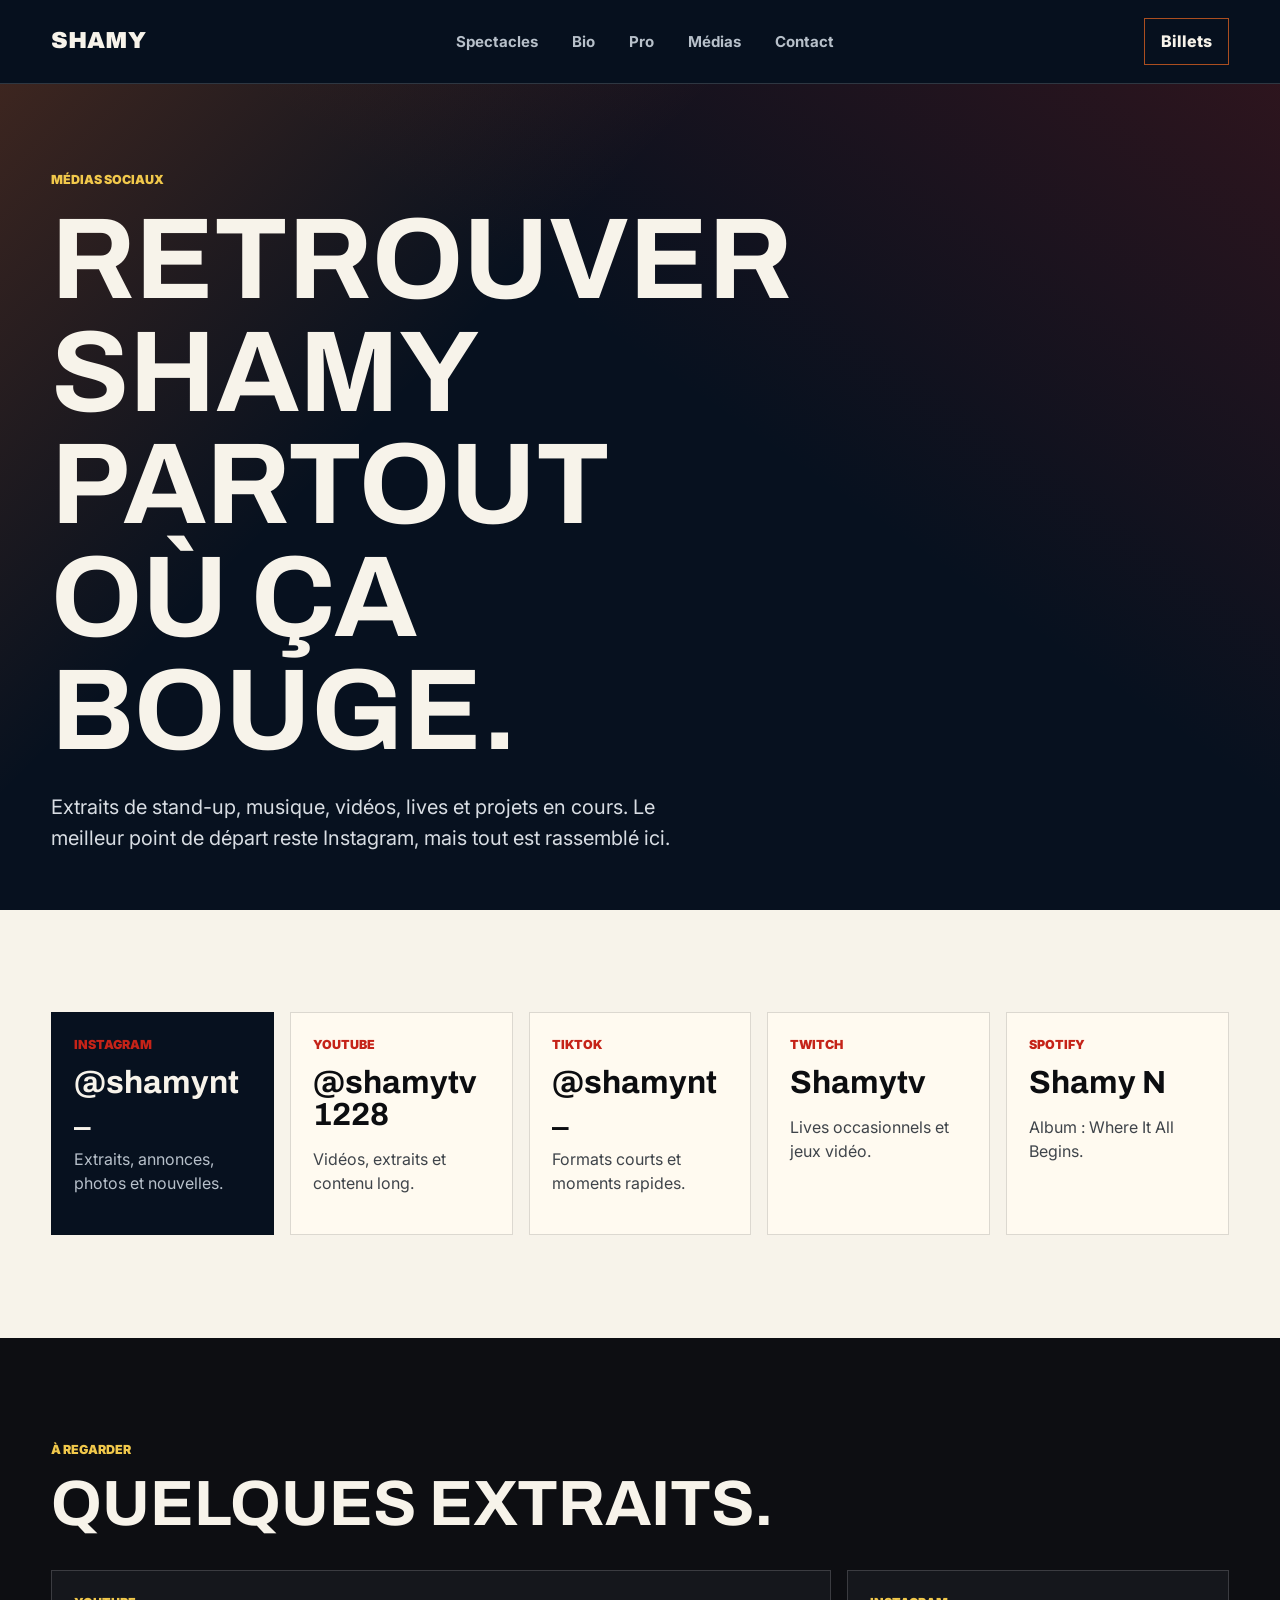
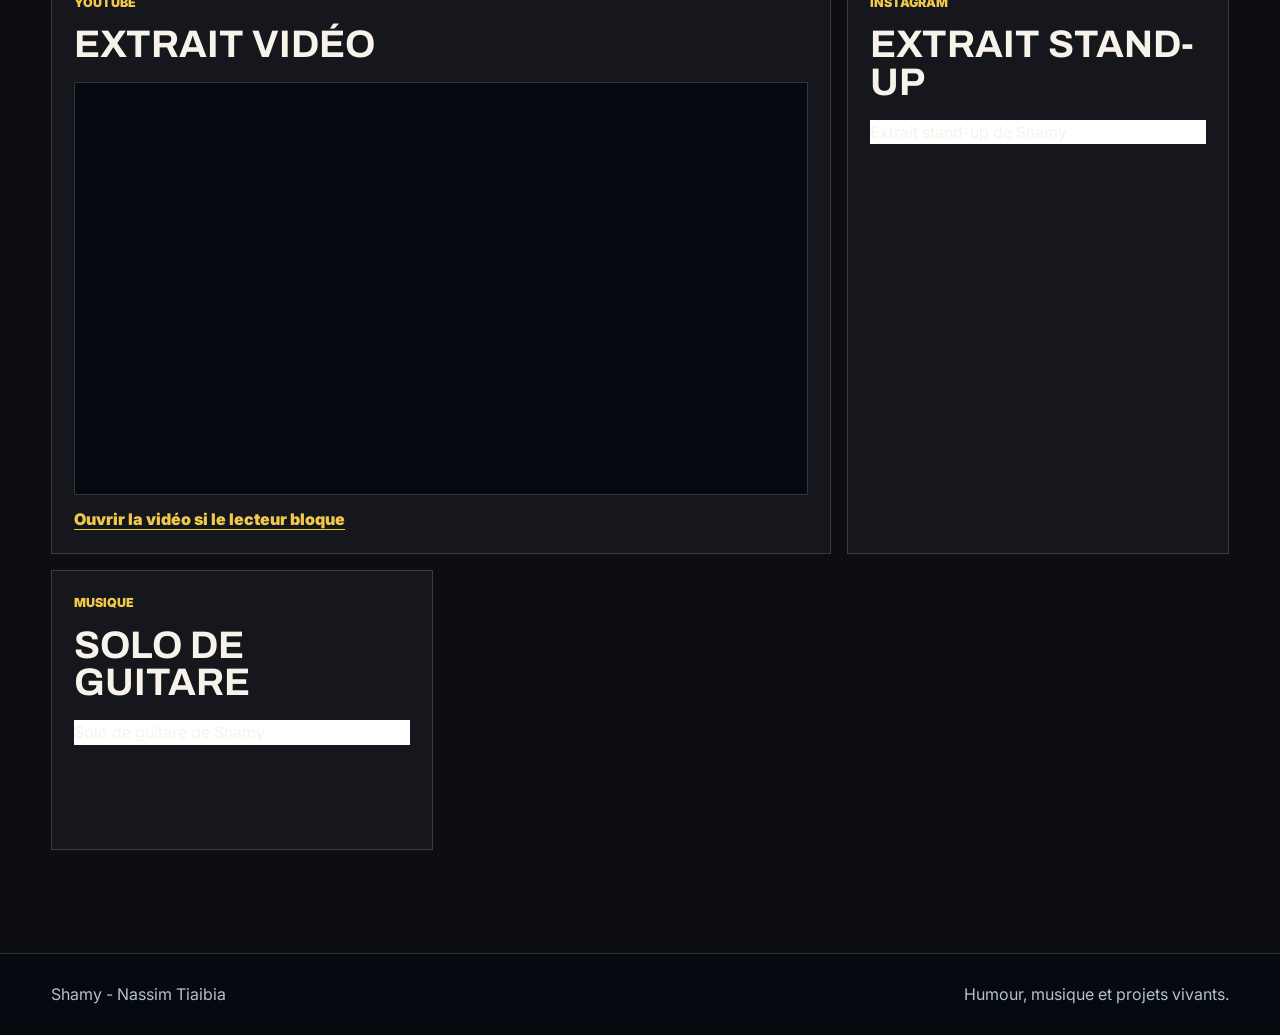
==== medias.html @ 894e45d3 "Add files via upload" ====
<!doctype html>
<html lang="fr">
  <head>
    <meta charset="utf-8">
    <meta name="viewport" content="width=device-width, initial-scale=1">
    <title>Médias | Shamy</title>
    <meta
      name="description"
      content="Liens médias de Shamy : Instagram, YouTube, TikTok, Twitch, Spotify et extraits."
    >
    <link rel="preconnect" href="https://fonts.googleapis.com">
    <link rel="preconnect" href="https://fonts.gstatic.com" crossorigin>
    <link
      href="https://fonts.googleapis.com/css2?family=Archivo:wght@500;700;800;900&family=Inter:wght@400;500;600;700&display=swap"
      rel="stylesheet"
    >
    <link rel="stylesheet" href="styles.css">
  </head>
  <body>
    <header class="site-header">
      <a class="brand" href="index.html" aria-label="Retour à l'accueil">Shamy</a>
      <nav class="main-nav" aria-label="Navigation principale">
        <a href="index.html#spectacles">Spectacles</a>
        <a href="index.html#bio">Bio</a>
        <a href="pro.html">Pro</a>
        <a href="medias.html">Médias</a>
        <a href="index.html#contact">Contact</a>
      </nav>
      <a class="header-cta" href="https://lepointdevente.com/billets/broufissionnel?lang=fr">Billets</a>
    </header>

    <main>
      <section class="media-hero section-band">
        <div class="hero-copy">
          <p class="eyebrow">Médias sociaux</p>
          <h1>Retrouver Shamy partout où ça bouge.</h1>
          <p class="hero-text">
            Extraits de stand-up, musique, vidéos, lives et projets en cours. Le meilleur point de départ
            reste Instagram, mais tout est rassemblé ici.
          </p>
        </div>
      </section>

      <section class="section section-links">
        <div class="social-directory">
          <a class="social-card primary-social" href="https://www.instagram.com/shamynt_/">
            <span>Instagram</span>
            <strong>@shamynt_</strong>
            <p>Extraits, annonces, photos et nouvelles.</p>
          </a>
          <a class="social-card" href="https://www.youtube.com/@shamytv1228">
            <span>YouTube</span>
            <strong>@shamytv1228</strong>
            <p>Vidéos, extraits et contenu long.</p>
          </a>
          <a class="social-card" href="https://www.tiktok.com/@shamynt_">
            <span>TikTok</span>
            <strong>@shamynt_</strong>
            <p>Formats courts et moments rapides.</p>
          </a>
          <a class="social-card" href="https://www.twitch.tv/Shamytv">
            <span>Twitch</span>
            <strong>Shamytv</strong>
            <p>Lives occasionnels et jeux vidéo.</p>
          </a>
          <a class="social-card" href="https://open.spotify.com/search/Shamy%20N%20Where%20It%20All%20Begins">
            <span>Spotify</span>
            <strong>Shamy N</strong>
            <p>Album : Where It All Begins.</p>
          </a>
        </div>
      </section>

      <section class="section section-media">
        <div class="section-heading">
          <p class="eyebrow">À regarder</p>
          <h2>Quelques extraits.</h2>
        </div>
        <div class="media-grid">
          <article class="media-card media-card-large">
            <span class="media-type">YouTube</span>
            <h3>Extrait vidéo</h3>
            <div class="video-frame">
              <iframe
                src="https://www.youtube-nocookie.com/embed/VKzkAfLOxN0?rel=0"
                title="Extrait vidéo de Shamy"
                loading="lazy"
                referrerpolicy="strict-origin-when-cross-origin"
                allow="accelerometer; autoplay; clipboard-write; encrypted-media; gyroscope; picture-in-picture; web-share"
                allowfullscreen
              ></iframe>
            </div>
            <a class="media-fallback" href="https://www.youtube.com/watch?v=VKzkAfLOxN0">Ouvrir la vidéo si le lecteur bloque</a>
          </article>
          <article class="media-card">
            <span class="media-type">Instagram</span>
            <h3>Extrait stand-up</h3>
            <blockquote
              class="instagram-media"
              data-instgrm-permalink="https://www.instagram.com/p/DWj_fCjkczj/"
              data-instgrm-version="14"
            >
              <a href="https://www.instagram.com/p/DWj_fCjkczj/">Extrait stand-up de Shamy</a>
            </blockquote>
          </article>
          <article class="media-card">
            <span class="media-type">Musique</span>
            <h3>Solo de guitare</h3>
            <blockquote
              class="instagram-media"
              data-instgrm-permalink="https://www.instagram.com/p/ChflU3IAAlZ/"
              data-instgrm-version="14"
            >
              <a href="https://www.instagram.com/p/ChflU3IAAlZ/">Solo de guitare de Shamy</a>
            </blockquote>
          </article>
        </div>
      </section>
    </main>

    <footer class="site-footer">
      <p>Shamy - Nassim Tiaibia</p>
      <p>Humour, musique et projets vivants.</p>
    </footer>
    <script src="script.js"></script>
    <script async src="https://www.instagram.com/embed.js"></script>
  </body>
</html>
---- styles.css ----
:root {
  --night: #07111f;
  --ink: #0c0d10;
  --paper: #f7f3ea;
  --muted: #b7c0ca;
  --blue: #12345a;
  --orange: #f06a22;
  --red: #c52318;
  --gold: #f1c84b;
  --line: rgba(255, 255, 255, 0.16);
  --shadow: 0 24px 70px rgba(0, 0, 0, 0.34);
}

* {
  box-sizing: border-box;
}

html {
  scroll-behavior: smooth;
}

body {
  margin: 0;
  background: var(--night);
  color: var(--paper);
  font-family: "Inter", Arial, sans-serif;
  line-height: 1.55;
}

img {
  display: block;
  max-width: 100%;
}

a {
  color: inherit;
  text-decoration: none;
}

.site-header {
  position: sticky;
  top: 0;
  z-index: 20;
  display: grid;
  grid-template-columns: auto 1fr auto;
  gap: 24px;
  align-items: center;
  padding: 18px clamp(18px, 4vw, 56px);
  background: rgba(7, 17, 31, 0.9);
  border-bottom: 1px solid var(--line);
  backdrop-filter: blur(18px);
}

.brand,
h1,
h2,
h3 {
  font-family: "Archivo", Impact, sans-serif;
  line-height: 0.98;
}

.brand {
  color: var(--paper);
  font-size: 1.45rem;
  font-weight: 900;
  text-transform: uppercase;
}

.main-nav {
  display: flex;
  justify-content: center;
  gap: clamp(14px, 3vw, 34px);
  color: var(--muted);
  font-size: 0.94rem;
  font-weight: 700;
}

.main-nav a,
.social-links a {
  transition: color 180ms ease, transform 180ms ease;
}

.main-nav a:hover,
.social-links a:hover {
  color: var(--gold);
}

.header-cta {
  padding: 10px 16px;
  border: 1px solid rgba(240, 106, 34, 0.7);
  color: var(--paper);
  font-weight: 800;
}

.section-band {
  min-height: calc(100vh - 74px);
  padding: clamp(34px, 6vw, 86px) clamp(18px, 4vw, 56px) 46px;
}

.hero {
  display: grid;
  grid-template-columns: minmax(0, 0.9fr) minmax(340px, 1.1fr);
  gap: clamp(28px, 5vw, 70px);
  align-items: center;
  background:
    linear-gradient(135deg, rgba(197, 35, 24, 0.18), transparent 34%),
    linear-gradient(215deg, rgba(240, 106, 34, 0.22), transparent 42%),
    var(--night);
}

.pro-hero {
  display: grid;
  align-items: center;
  background:
    linear-gradient(135deg, rgba(197, 35, 24, 0.22), transparent 34%),
    linear-gradient(215deg, rgba(18, 52, 90, 0.64), transparent 46%),
    var(--night);
}

.media-hero {
  display: grid;
  align-items: center;
  background:
    linear-gradient(135deg, rgba(240, 106, 34, 0.23), transparent 34%),
    linear-gradient(215deg, rgba(197, 35, 24, 0.2), transparent 42%),
    var(--night);
}

.hero-copy {
  max-width: 690px;
}

.eyebrow,
.tag,
.media-type {
  margin: 0 0 14px;
  color: var(--gold);
  font-size: 0.78rem;
  font-weight: 900;
  text-transform: uppercase;
}

h1 {
  max-width: 820px;
  margin: 0;
  font-size: clamp(3.5rem, 9vw, 8.8rem);
  text-transform: uppercase;
}

.hero-text {
  max-width: 650px;
  margin: 24px 0 0;
  color: #d8dde3;
  font-size: clamp(1.02rem, 1.8vw, 1.25rem);
}

.hero-actions {
  display: flex;
  flex-wrap: wrap;
  gap: 14px;
  margin-top: 30px;
}

.button {
  display: inline-flex;
  min-height: 48px;
  align-items: center;
  justify-content: center;
  padding: 13px 18px;
  border: 1px solid transparent;
  border-radius: 6px;
  font-weight: 900;
  transition: transform 180ms ease, background 180ms ease, border-color 180ms ease;
}

.button:hover,
.header-cta:hover {
  transform: translateY(-2px);
}

.button:disabled {
  cursor: wait;
  opacity: 0.72;
  transform: none;
}

.button-primary {
  background: var(--orange);
  color: #160b05;
}

.button-primary:hover {
  background: #ff8337;
}

.button-secondary {
  border-color: rgba(255, 255, 255, 0.32);
  color: var(--paper);
}

.button-secondary:hover {
  border-color: var(--gold);
}

.hero-media {
  position: relative;
  min-height: 390px;
  overflow: hidden;
  border: 1px solid var(--line);
  box-shadow: var(--shadow);
}

.hero-media img {
  width: 100%;
  height: 100%;
  min-height: 390px;
  object-fit: cover;
}

.event-chip {
  position: absolute;
  right: 18px;
  bottom: 18px;
  width: min(250px, calc(100% - 36px));
  padding: 18px;
  background: rgba(7, 17, 31, 0.92);
  border: 1px solid rgba(255, 255, 255, 0.2);
}

.event-chip span {
  display: block;
  color: var(--gold);
  font-size: 0.82rem;
  font-weight: 900;
  text-transform: uppercase;
}

.event-chip strong {
  display: block;
  margin-top: 5px;
  font-family: "Archivo", Impact, sans-serif;
  font-size: 1.8rem;
  text-transform: uppercase;
}

.section {
  padding: clamp(58px, 8vw, 112px) clamp(18px, 4vw, 56px);
}

.section-heading {
  max-width: 760px;
  margin-bottom: 34px;
}

h2 {
  margin: 0;
  font-size: clamp(2.4rem, 5vw, 5rem);
  text-transform: uppercase;
}

h3 {
  margin: 0;
  font-size: clamp(1.55rem, 3vw, 2.5rem);
  text-transform: uppercase;
}

.section-events {
  background: var(--paper);
  color: var(--ink);
}

.section-events .eyebrow,
.section-events .tag {
  color: var(--red);
}

.event-feature {
  display: grid;
  grid-template-columns: minmax(260px, 420px) minmax(0, 1fr);
  gap: clamp(24px, 5vw, 70px);
  align-items: center;
}

.poster-frame {
  overflow: hidden;
  border: 1px solid rgba(12, 13, 16, 0.16);
  box-shadow: 18px 18px 0 var(--gold);
}

.poster-frame img {
  width: 100%;
  aspect-ratio: 4 / 5;
  object-fit: cover;
}

.event-details {
  max-width: 770px;
}

.event-details p {
  color: #34383d;
  font-size: 1.05rem;
}

.event-facts {
  display: grid;
  grid-template-columns: repeat(3, minmax(0, 1fr));
  gap: 12px;
  margin: 26px 0;
}

.event-facts div,
.secondary-events article,
.media-card,
.contact-panel {
  border: 1px solid rgba(255, 255, 255, 0.16);
}

.event-facts div {
  min-height: 102px;
  padding: 16px;
  background: #fffaf0;
  border-color: rgba(12, 13, 16, 0.13);
}

dt {
  color: var(--red);
  font-size: 0.75rem;
  font-weight: 900;
  text-transform: uppercase;
}

dd {
  margin: 6px 0 0;
  font-weight: 900;
}

.secondary-events {
  display: grid;
  grid-template-columns: repeat(2, minmax(0, 1fr));
  gap: 18px;
  margin-top: 42px;
}

.secondary-events.single-event {
  grid-template-columns: minmax(0, 0.72fr);
}

.secondary-events article {
  padding: 24px;
  border-color: rgba(12, 13, 16, 0.14);
  background: #fffaf0;
}

.secondary-events p {
  color: #3f444a;
}

.section-bio {
  display: grid;
  grid-template-columns: minmax(0, 1fr) minmax(260px, 430px);
  gap: clamp(32px, 6vw, 78px);
  align-items: start;
  background:
    linear-gradient(90deg, rgba(18, 52, 90, 0.65), transparent),
    #0a1424;
}

.bio-copy {
  max-width: 820px;
}

.bio-copy p:not(.eyebrow) {
  color: #d5dce5;
  font-size: 1.08rem;
}

.bio-stats {
  display: grid;
  gap: 12px;
}

.bio-stats span {
  display: block;
  padding: 18px;
  background: rgba(255, 255, 255, 0.06);
  border-left: 5px solid var(--orange);
  font-family: "Archivo", Impact, sans-serif;
  font-size: clamp(1.35rem, 3vw, 2.3rem);
  font-weight: 900;
  text-transform: uppercase;
}

.section-pro {
  background: #fffaf0;
  color: var(--ink);
}

.section-pro .eyebrow,
.section-pro .tag {
  color: var(--red);
}

.pro-grid {
  display: grid;
  grid-template-columns: repeat(3, minmax(0, 1fr));
  gap: 16px;
  margin-bottom: 28px;
}

.pro-grid article {
  min-height: 260px;
  padding: 24px;
  border: 1px solid rgba(12, 13, 16, 0.14);
  background: var(--paper);
}

.pro-grid p:not(.tag) {
  color: #3f444a;
}

.pro-page-section {
  padding-top: clamp(44px, 6vw, 78px);
}

.section-pro-proof {
  background: #0d0e12;
}

.proof-layout {
  display: grid;
  grid-template-columns: minmax(0, 0.8fr) minmax(320px, 0.9fr);
  gap: clamp(24px, 5vw, 62px);
  align-items: start;
}

.proof-layout p {
  max-width: 680px;
  color: #d5dce5;
  font-size: 1.08rem;
}

.proof-card {
  min-height: auto;
}

.section-media {
  background: #0d0e12;
}

.media-grid {
  display: grid;
  grid-template-columns: repeat(3, minmax(0, 1fr));
  gap: 16px;
}

.media-card {
  min-height: 280px;
  padding: 22px;
  background: #15171c;
  display: flex;
  flex-direction: column;
  justify-content: flex-start;
  transition: transform 180ms ease, border-color 180ms ease, background 180ms ease;
}

.media-card-large {
  grid-column: span 2;
}

.media-card:hover {
  transform: translateY(-5px);
  border-color: rgba(240, 106, 34, 0.8);
  background: #1b2028;
}

.media-card p {
  color: var(--muted);
}

.media-page-link {
  margin-top: 24px;
}

.section-links {
  background: var(--paper);
  color: var(--ink);
}

.social-directory {
  display: grid;
  grid-template-columns: repeat(5, minmax(0, 1fr));
  gap: 16px;
}

.social-card {
  min-height: 220px;
  padding: 22px;
  border: 1px solid rgba(12, 13, 16, 0.14);
  background: #fffaf0;
  transition: transform 180ms ease, border-color 180ms ease;
}

.social-card:hover {
  transform: translateY(-5px);
  border-color: rgba(197, 35, 24, 0.5);
}

.social-card span {
  display: block;
  color: var(--red);
  font-size: 0.78rem;
  font-weight: 900;
  text-transform: uppercase;
}

.social-card strong {
  display: block;
  margin-top: 12px;
  font-family: "Archivo", Impact, sans-serif;
  font-size: clamp(1.45rem, 2.5vw, 2rem);
  line-height: 1;
  overflow-wrap: anywhere;
}

.social-card p {
  color: #3f444a;
}

.primary-social {
  background: var(--night);
  color: var(--paper);
}

.primary-social p {
  color: var(--muted);
}

.video-frame {
  position: relative;
  width: 100%;
  aspect-ratio: 16 / 9;
  margin-top: 18px;
  overflow: hidden;
  border: 1px solid rgba(255, 255, 255, 0.18);
  background: #050910;
}

.video-frame iframe {
  position: absolute;
  inset: 0;
  width: 100%;
  height: 100%;
  border: 0;
}

.media-fallback {
  display: inline-flex;
  width: fit-content;
  margin-top: 12px;
  color: var(--gold);
  font-weight: 900;
  text-decoration: underline;
  text-underline-offset: 4px;
}

.instagram-media {
  width: 100%;
  min-width: 0 !important;
  max-width: 100% !important;
  margin: 18px 0 0 !important;
  background: #ffffff;
}

.section-contact {
  display: grid;
  grid-template-columns: minmax(0, 0.9fr) minmax(320px, 0.8fr);
  gap: clamp(26px, 5vw, 64px);
  align-items: center;
  background: var(--paper);
  color: var(--ink);
}

.section-contact .eyebrow {
  color: var(--red);
}

.contact-panel {
  padding: 24px;
  background: var(--night);
  color: var(--paper);
}

.booking-form,
.newsletter-form {
  display: grid;
  gap: 14px;
}

.botcheck {
  display: none;
}

.form-row {
  display: grid;
  gap: 7px;
}

.form-row label {
  color: var(--muted);
  font-size: 0.82rem;
  font-weight: 900;
  text-transform: uppercase;
}

.form-row input,
.form-row textarea {
  width: 100%;
  border: 1px solid rgba(255, 255, 255, 0.18);
  border-radius: 6px;
  background: rgba(255, 255, 255, 0.08);
  color: var(--paper);
  font: inherit;
  padding: 13px 14px;
  outline: none;
}

.form-row textarea {
  resize: vertical;
}

.form-row input:focus,
.form-row textarea:focus {
  border-color: var(--gold);
  box-shadow: 0 0 0 3px rgba(241, 200, 75, 0.14);
}

.social-links {
  display: flex;
  flex-wrap: wrap;
  gap: 10px 18px;
  margin-top: 22px;
  color: var(--muted);
  font-weight: 800;
}

.contact-email {
  margin: 14px 0 0;
  color: var(--gold);
  font-weight: 900;
}

.contact-email a {
  text-decoration: underline;
  text-underline-offset: 4px;
}

.form-status {
  margin-top: 18px;
  padding: 18px;
  border-radius: 6px;
  font-weight: 800;
}

.form-status.is-success {
  background: rgba(241, 200, 75, 0.14);
  border: 1px solid rgba(241, 200, 75, 0.48);
  color: var(--paper);
}

.form-status.is-error {
  background: rgba(197, 35, 24, 0.16);
  border: 1px solid rgba(197, 35, 24, 0.52);
  color: var(--paper);
}

.site-footer {
  display: flex;
  justify-content: space-between;
  gap: 18px;
  padding: 28px clamp(18px, 4vw, 56px);
  color: var(--muted);
  background: #050910;
  border-top: 1px solid var(--line);
}

.site-footer p {
  margin: 0;
}

.success-page {
  min-height: 100vh;
  background:
    linear-gradient(135deg, rgba(197, 35, 24, 0.18), transparent 34%),
    linear-gradient(215deg, rgba(240, 106, 34, 0.22), transparent 42%),
    var(--night);
}

.success-wrap {
  min-height: 100vh;
  display: grid;
  place-items: center;
  padding: 24px;
}

.success-panel {
  width: min(760px, 100%);
  padding: clamp(28px, 6vw, 64px);
  border: 1px solid var(--line);
  background: rgba(7, 17, 31, 0.9);
  box-shadow: var(--shadow);
}

.success-panel h1 {
  font-size: clamp(3.2rem, 8vw, 7rem);
}

.success-panel p:not(.eyebrow) {
  max-width: 560px;
  color: #d8dde3;
  font-size: 1.12rem;
}

@media (max-width: 960px) {
  .site-header {
    grid-template-columns: 1fr auto;
  }

  .main-nav {
    grid-column: 1 / -1;
    grid-row: 2;
    justify-content: flex-start;
    overflow-x: auto;
    padding-bottom: 2px;
  }

  .hero,
  .event-feature,
  .section-bio,
  .section-contact,
  .proof-layout {
    grid-template-columns: 1fr;
  }

  .section-band {
    min-height: auto;
  }

  .media-grid {
    grid-template-columns: repeat(2, minmax(0, 1fr));
  }

  .secondary-events.single-event,
  .pro-grid,
  .social-directory {
    grid-template-columns: 1fr;
  }

  .media-card-large {
    grid-column: span 2;
  }
}

@media (max-width: 650px) {
  .header-cta {
    padding: 9px 12px;
  }

  .hero-media,
  .hero-media img {
    min-height: 270px;
  }

  .event-facts,
  .secondary-events,
  .media-grid {
    grid-template-columns: 1fr;
  }

  .media-card-large {
    grid-column: span 1;
  }

  .poster-frame {
    box-shadow: 10px 10px 0 var(--gold);
  }

  .site-footer {
    flex-direction: column;
  }
}
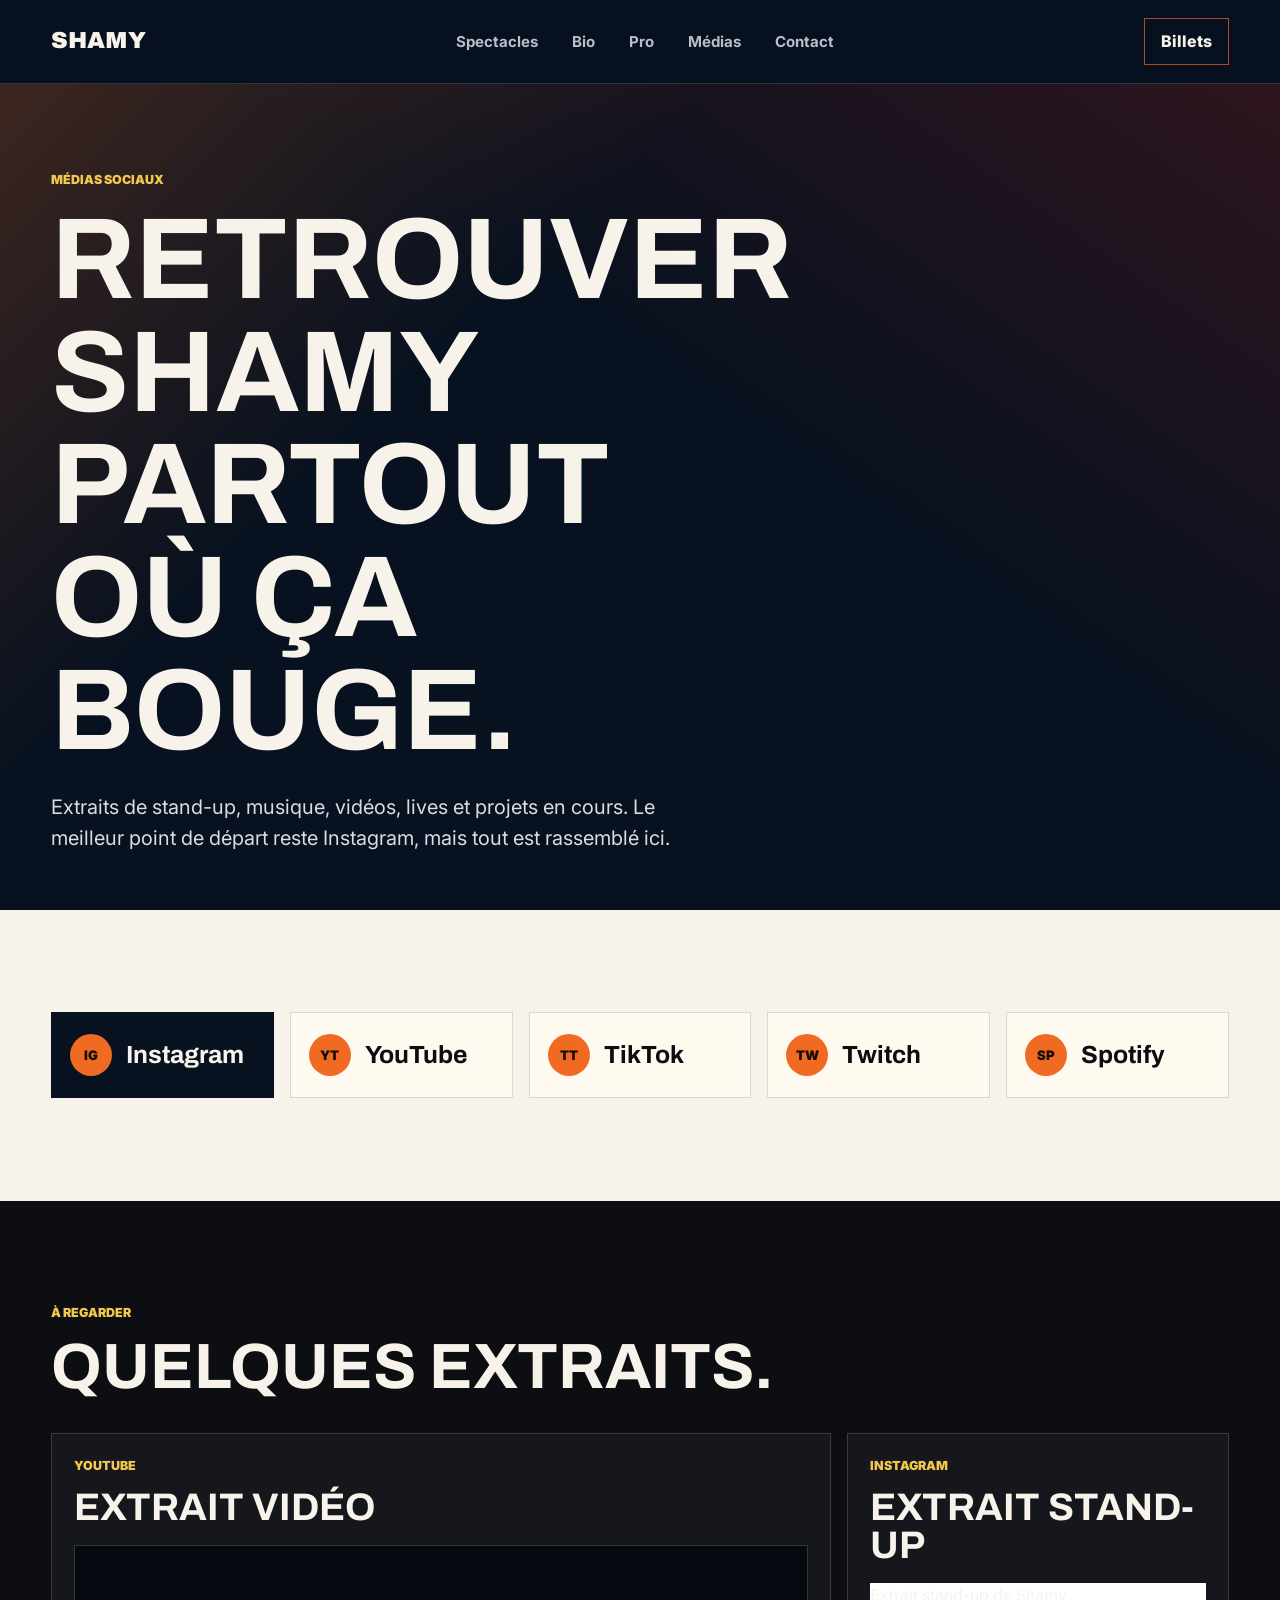
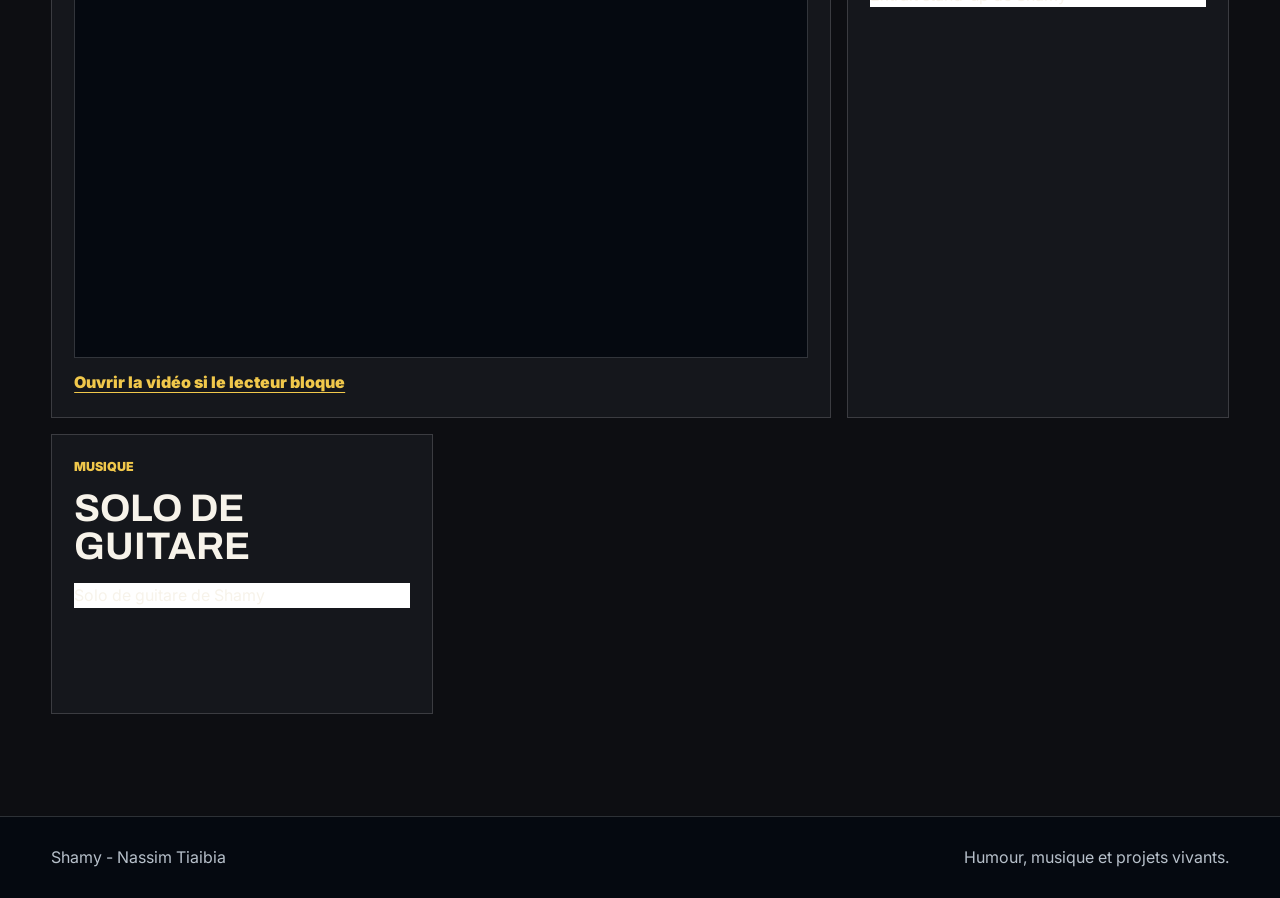
==== commit 9dc4313a: "Add files via upload" ====
--- a/medias.html
+++ b/medias.html
@@ -14,6 +14,7 @@
       href="https://fonts.googleapis.com/css2?family=Archivo:wght@500;700;800;900&family=Inter:wght@400;500;600;700&display=swap"
       rel="stylesheet"
     >
+    <link rel="icon" type="image/png" href="assets/shamy-icon.png">
     <link rel="stylesheet" href="styles.css">
   </head>
   <body>
@@ -43,30 +44,25 @@
 
       <section class="section section-links">
         <div class="social-directory">
-          <a class="social-card primary-social" href="https://www.instagram.com/shamynt_/">
-            <span>Instagram</span>
-            <strong>@shamynt_</strong>
-            <p>Extraits, annonces, photos et nouvelles.</p>
+          <a class="social-card primary-social" href="https://www.instagram.com/shamynt_/" aria-label="Instagram de Shamy">
+            <span class="social-icon">IG</span>
+            <strong>Instagram</strong>
           </a>
-          <a class="social-card" href="https://www.youtube.com/@shamytv1228">
-            <span>YouTube</span>
-            <strong>@shamytv1228</strong>
-            <p>Vidéos, extraits et contenu long.</p>
+          <a class="social-card" href="https://www.youtube.com/@shamytv1228" aria-label="YouTube de Shamy">
+            <span class="social-icon">YT</span>
+            <strong>YouTube</strong>
           </a>
-          <a class="social-card" href="https://www.tiktok.com/@shamynt_">
-            <span>TikTok</span>
-            <strong>@shamynt_</strong>
-            <p>Formats courts et moments rapides.</p>
+          <a class="social-card" href="https://www.tiktok.com/@shamynt_" aria-label="TikTok de Shamy">
+            <span class="social-icon">TT</span>
+            <strong>TikTok</strong>
           </a>
-          <a class="social-card" href="https://www.twitch.tv/Shamytv">
-            <span>Twitch</span>
-            <strong>Shamytv</strong>
-            <p>Lives occasionnels et jeux vidéo.</p>
+          <a class="social-card" href="https://www.twitch.tv/Shamytv" aria-label="Twitch de Shamy">
+            <span class="social-icon">TW</span>
+            <strong>Twitch</strong>
           </a>
-          <a class="social-card" href="https://open.spotify.com/search/Shamy%20N%20Where%20It%20All%20Begins">
-            <span>Spotify</span>
-            <strong>Shamy N</strong>
-            <p>Album : Where It All Begins.</p>
+          <a class="social-card" href="https://open.spotify.com/search/Shamy%20N%20Where%20It%20All%20Begins" aria-label="Spotify de Shamy N">
+            <span class="social-icon">SP</span>
+            <strong>Spotify</strong>
           </a>
         </div>
       </section>
--- a/styles.css
+++ b/styles.css
@@ -110,11 +110,17 @@
 
 .pro-hero {
   display: grid;
+  grid-template-columns: minmax(0, 0.92fr) minmax(340px, 1.08fr);
+  gap: clamp(28px, 5vw, 70px);
   align-items: center;
   background:
     linear-gradient(135deg, rgba(197, 35, 24, 0.22), transparent 34%),
     linear-gradient(215deg, rgba(18, 52, 90, 0.64), transparent 46%),
     var(--night);
+}
+
+.pro-hero-media img {
+  object-position: center center;
 }
 
 .media-hero {
@@ -489,15 +495,19 @@
 
 .social-directory {
   display: grid;
-  grid-template-columns: repeat(5, minmax(0, 1fr));
+  grid-template-columns: repeat(auto-fit, minmax(190px, 1fr));
   gap: 16px;
 }
 
 .social-card {
-  min-height: 220px;
-  padding: 22px;
+  min-height: 86px;
+  padding: 18px;
   border: 1px solid rgba(12, 13, 16, 0.14);
   background: #fffaf0;
+  display: flex;
+  align-items: center;
+  gap: 14px;
+  color: var(--ink);
   transition: transform 180ms ease, border-color 180ms ease;
 }
 
@@ -506,34 +516,31 @@
   border-color: rgba(197, 35, 24, 0.5);
 }
 
-.social-card span {
-  display: block;
-  color: var(--red);
-  font-size: 0.78rem;
-  font-weight: 900;
-  text-transform: uppercase;
+.social-icon {
+  display: inline-flex;
+  width: 42px;
+  height: 42px;
+  flex: 0 0 42px;
+  align-items: center;
+  justify-content: center;
+  border-radius: 50%;
+  background: var(--orange);
+  color: #160b05;
+  font-size: 0.82rem;
+  font-weight: 900;
 }
 
 .social-card strong {
   display: block;
-  margin-top: 12px;
   font-family: "Archivo", Impact, sans-serif;
-  font-size: clamp(1.45rem, 2.5vw, 2rem);
+  font-size: clamp(1.2rem, 2vw, 1.55rem);
   line-height: 1;
   overflow-wrap: anywhere;
 }
 
-.social-card p {
-  color: #3f444a;
-}
-
 .primary-social {
   background: var(--night);
   color: var(--paper);
-}
-
-.primary-social p {
-  color: var(--muted);
 }
 
 .video-frame {
@@ -735,6 +742,7 @@
   }
 
   .hero,
+  .pro-hero,
   .event-feature,
   .section-bio,
   .section-contact,
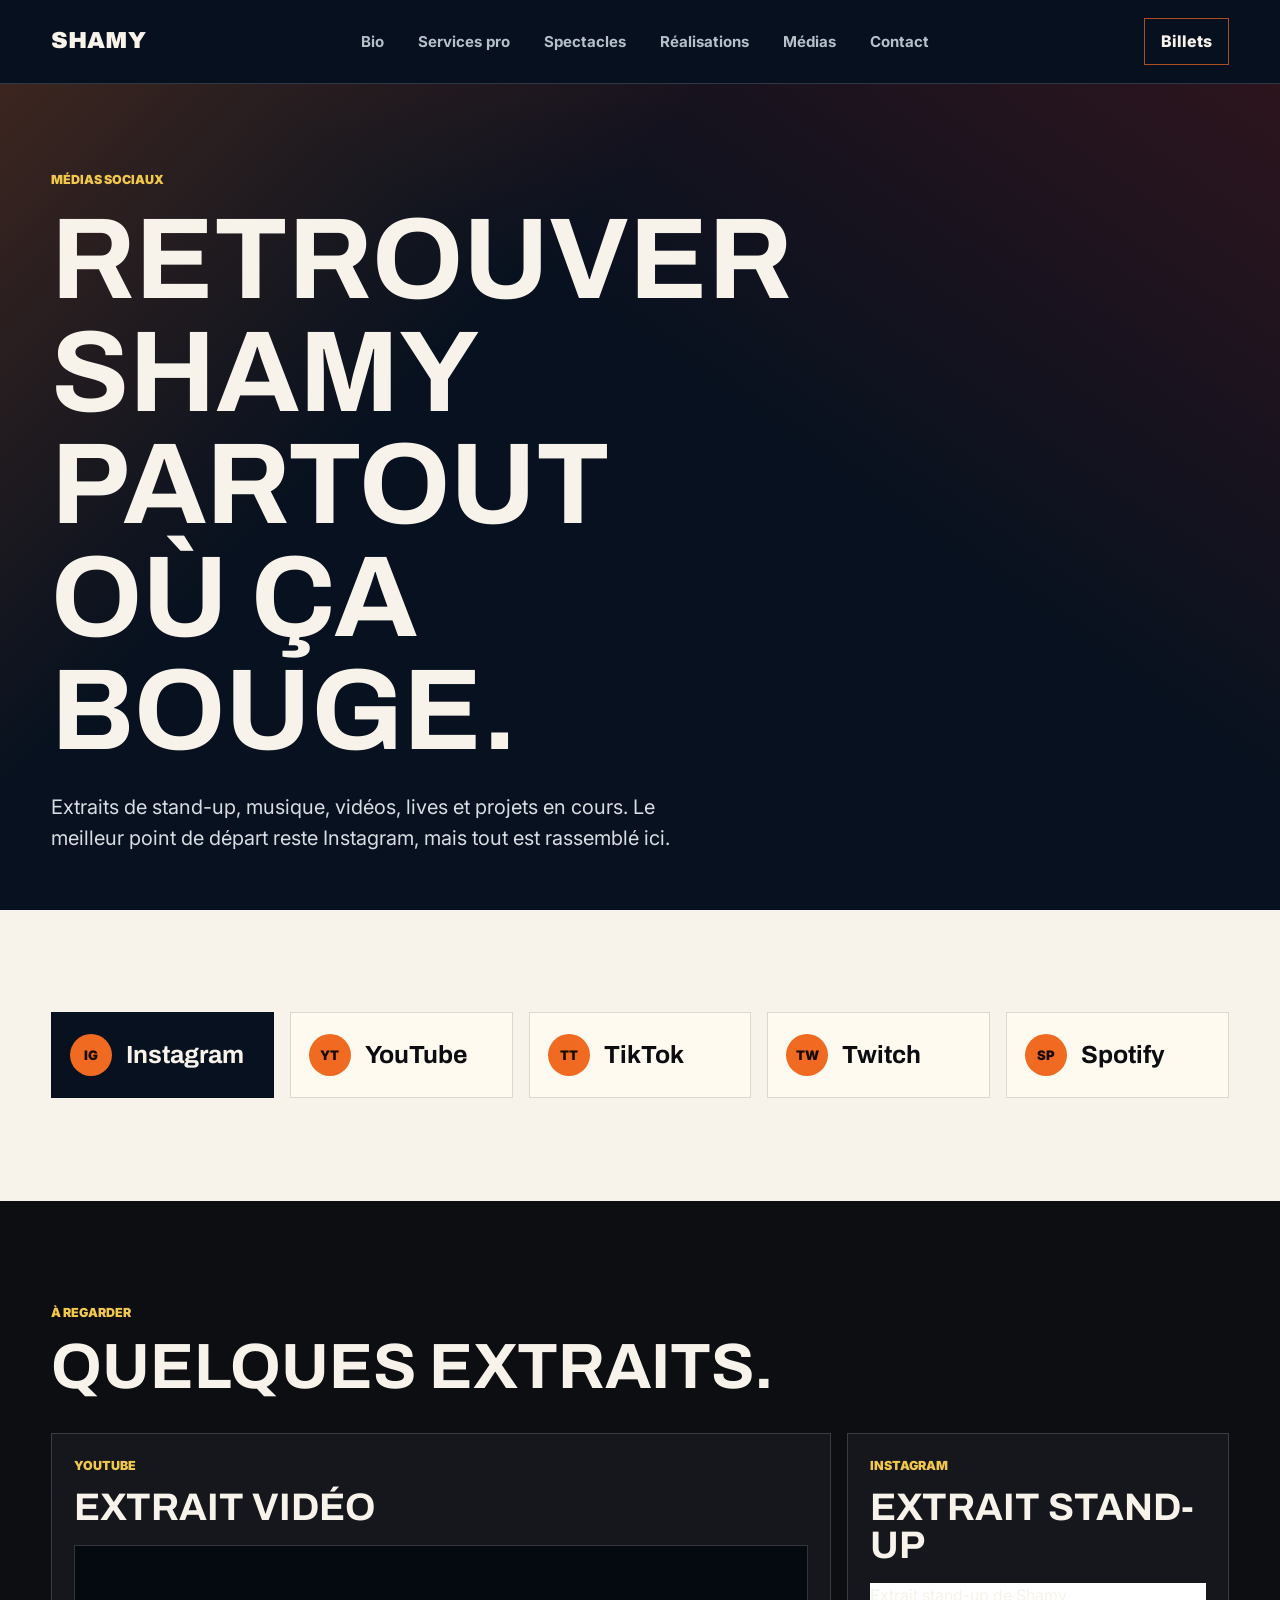
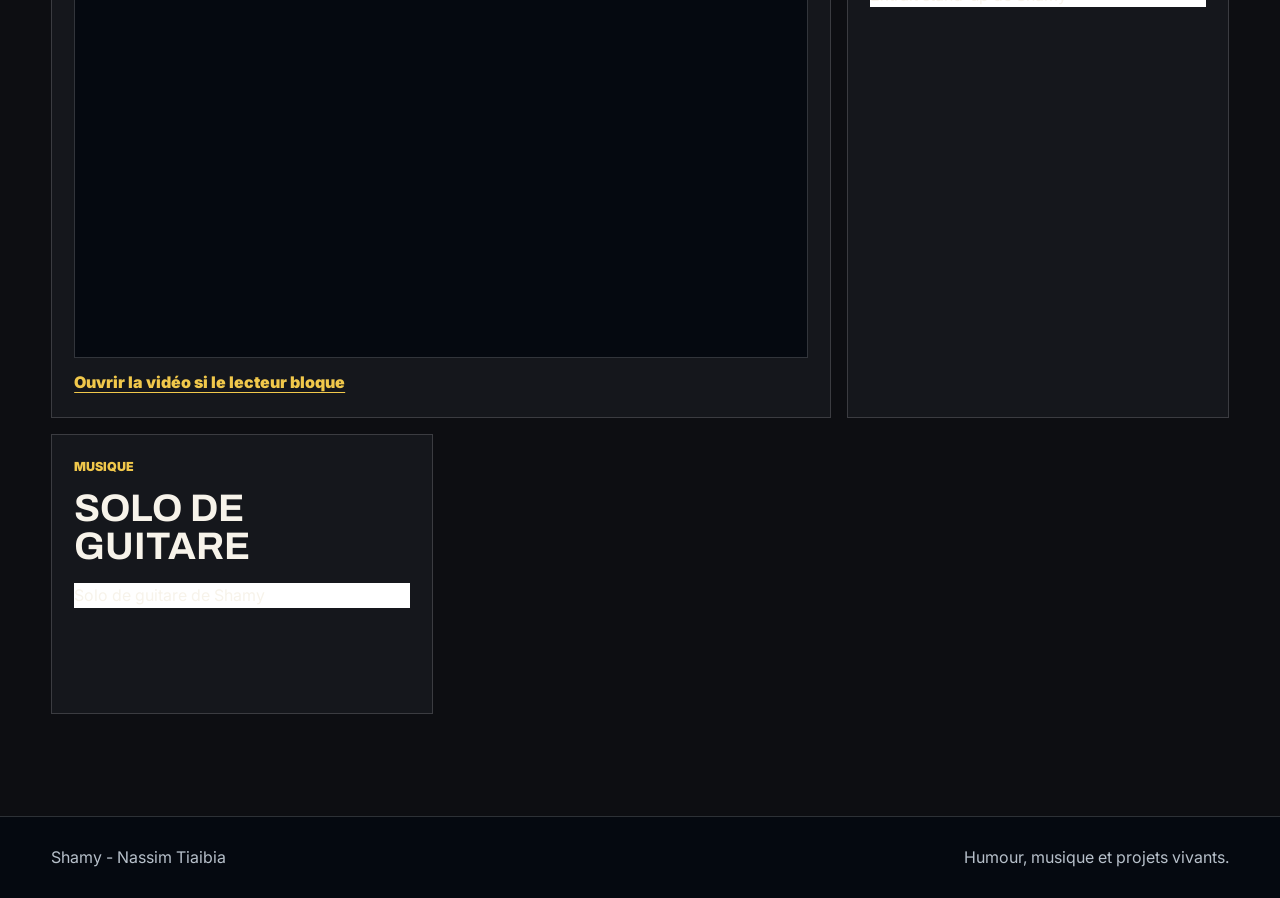
==== commit a5a6e6a0: "Add files via upload" ====
--- a/medias.html
+++ b/medias.html
@@ -21,9 +21,10 @@
     <header class="site-header">
       <a class="brand" href="index.html" aria-label="Retour à l'accueil">Shamy</a>
       <nav class="main-nav" aria-label="Navigation principale">
+        <a href="index.html#bio">Bio</a>
+        <a href="pro.html">Services pro</a>
         <a href="index.html#spectacles">Spectacles</a>
-        <a href="index.html#bio">Bio</a>
-        <a href="pro.html">Pro</a>
+        <a href="index.html#realisations">Réalisations</a>
         <a href="medias.html">Médias</a>
         <a href="index.html#contact">Contact</a>
       </nav>
--- a/styles.css
+++ b/styles.css
@@ -251,6 +251,7 @@
 
 .section {
   padding: clamp(58px, 8vw, 112px) clamp(18px, 4vw, 56px);
+  scroll-margin-top: 98px;
 }
 
 .section-heading {
@@ -728,6 +729,55 @@
   font-size: 1.12rem;
 }
 
+.reveal {
+  opacity: 0;
+  transform: translateY(22px);
+  transition: opacity 650ms ease, transform 650ms ease;
+}
+
+.reveal.is-visible {
+  opacity: 1;
+  transform: translateY(0);
+}
+
+.section-flash {
+  animation: sectionPulse 900ms ease;
+}
+
+@keyframes sectionPulse {
+  0% {
+    box-shadow: inset 0 0 0 0 rgba(240, 106, 34, 0);
+  }
+
+  34% {
+    box-shadow: inset 0 0 0 9999px rgba(240, 106, 34, 0.055);
+  }
+
+  100% {
+    box-shadow: inset 0 0 0 0 rgba(240, 106, 34, 0);
+  }
+}
+
+@media (prefers-reduced-motion: reduce) {
+  html {
+    scroll-behavior: auto;
+  }
+
+  *,
+  *::before,
+  *::after {
+    animation-duration: 0.01ms !important;
+    animation-iteration-count: 1 !important;
+    scroll-behavior: auto !important;
+    transition-duration: 0.01ms !important;
+  }
+
+  .reveal {
+    opacity: 1;
+    transform: none;
+  }
+}
+
 @media (max-width: 960px) {
   .site-header {
     grid-template-columns: 1fr auto;
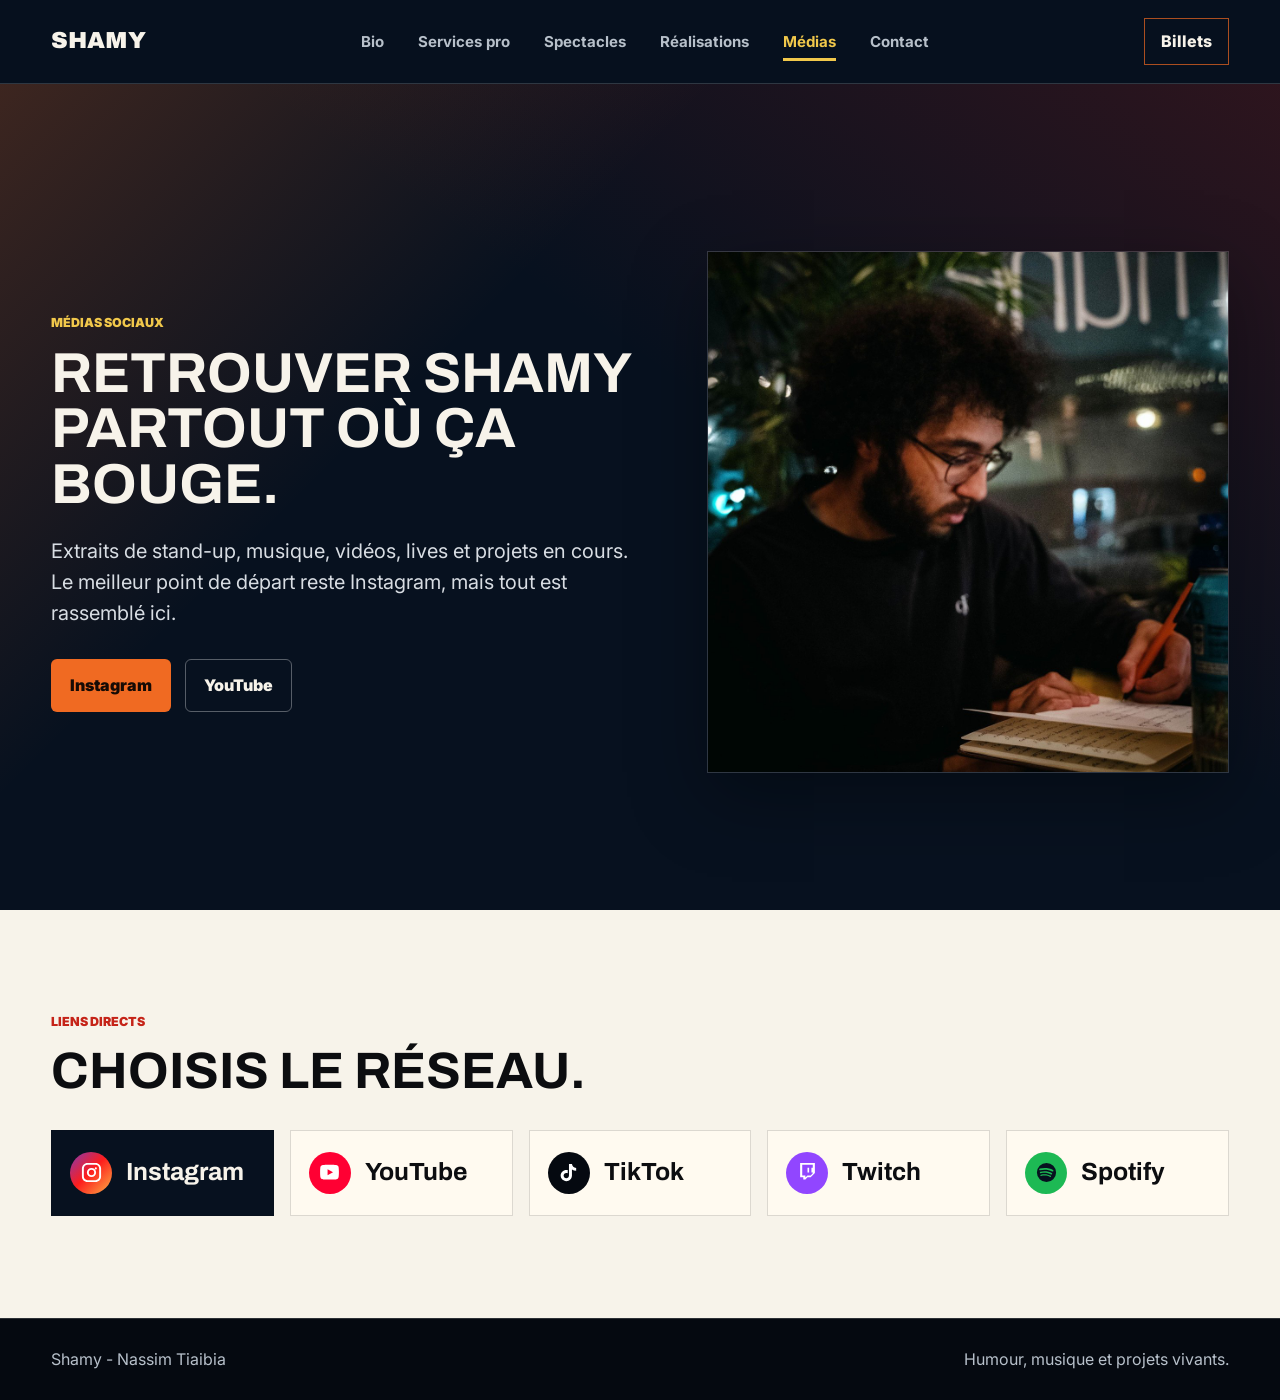
==== commit 99924db4: "Add files via upload" ====
--- a/medias.html
+++ b/medias.html
@@ -8,13 +8,28 @@
       name="description"
       content="Liens médias de Shamy : Instagram, YouTube, TikTok, Twitch, Spotify et extraits."
     >
+    <meta property="og:type" content="website">
+    <meta property="og:site_name" content="Shamy">
+    <meta property="og:title" content="Médias | Shamy">
+    <meta
+      property="og:description"
+      content="Instagram, YouTube, TikTok, Twitch, Spotify et contenus de Shamy."
+    >
+    <meta property="og:image" content="https://shhamy.github.io/Shamy---Site/assets/shamy-og.jpg">
+    <meta name="twitter:card" content="summary_large_image">
+    <meta name="twitter:title" content="Médias | Shamy">
+    <meta
+      name="twitter:description"
+      content="Instagram, YouTube, TikTok, Twitch, Spotify et contenus de Shamy."
+    >
+    <meta name="twitter:image" content="https://shhamy.github.io/Shamy---Site/assets/shamy-og.jpg">
     <link rel="preconnect" href="https://fonts.googleapis.com">
     <link rel="preconnect" href="https://fonts.gstatic.com" crossorigin>
     <link
       href="https://fonts.googleapis.com/css2?family=Archivo:wght@500;700;800;900&family=Inter:wght@400;500;600;700&display=swap"
       rel="stylesheet"
     >
-    <link rel="icon" type="image/png" href="assets/shamy-icon.png">
+    <link rel="icon" type="image/png" href="assets/shamy-favicon.png">
     <link rel="stylesheet" href="styles.css">
   </head>
   <body>
@@ -40,79 +55,65 @@
             Extraits de stand-up, musique, vidéos, lives et projets en cours. Le meilleur point de départ
             reste Instagram, mais tout est rassemblé ici.
           </p>
+          <div class="hero-actions" aria-label="Actions médias">
+            <a class="button button-primary" href="https://www.instagram.com/shamynt_/">Instagram</a>
+            <a class="button button-secondary" href="https://www.youtube.com/@shamytv1228">YouTube</a>
+          </div>
+        </div>
+        <div class="hero-media media-hero-photo" aria-label="Photo de Shamy">
+          <img src="assets/shamy-press-photo.jpg" alt="Shamy en train d'écrire">
         </div>
       </section>
 
       <section class="section section-links">
+        <div class="section-heading">
+          <p class="eyebrow">Liens directs</p>
+          <h2>Choisis le réseau.</h2>
+        </div>
         <div class="social-directory">
           <a class="social-card primary-social" href="https://www.instagram.com/shamynt_/" aria-label="Instagram de Shamy">
-            <span class="social-icon">IG</span>
+            <span class="social-icon social-icon-instagram" aria-hidden="true">
+              <svg viewBox="0 0 24 24" focusable="false">
+                <path d="M7.8 2h8.4C19.4 2 22 4.6 22 7.8v8.4c0 3.2-2.6 5.8-5.8 5.8H7.8C4.6 22 2 19.4 2 16.2V7.8C2 4.6 4.6 2 7.8 2Zm0 2C5.7 4 4 5.7 4 7.8v8.4C4 18.3 5.7 20 7.8 20h8.4c2.1 0 3.8-1.7 3.8-3.8V7.8C20 5.7 18.3 4 16.2 4H7.8Zm8.7 2.6a1.1 1.1 0 1 1 0 2.2 1.1 1.1 0 0 1 0-2.2ZM12 7.2a4.8 4.8 0 1 1 0 9.6 4.8 4.8 0 0 1 0-9.6Zm0 2a2.8 2.8 0 1 0 0 5.6 2.8 2.8 0 0 0 0-5.6Z"/>
+              </svg>
+            </span>
             <strong>Instagram</strong>
           </a>
           <a class="social-card" href="https://www.youtube.com/@shamytv1228" aria-label="YouTube de Shamy">
-            <span class="social-icon">YT</span>
+            <span class="social-icon social-icon-youtube" aria-hidden="true">
+              <svg viewBox="0 0 24 24" focusable="false">
+                <path d="M21.6 7.2s-.2-1.5-.8-2.2c-.8-.8-1.7-.8-2.1-.9C15.8 3.9 12 3.9 12 3.9s-3.8 0-6.7.2c-.4.1-1.3.1-2.1.9-.6.7-.8 2.2-.8 2.2S2.2 9 2.2 10.8v1.7c0 1.8.2 3.6.2 3.6s.2 1.5.8 2.2c.8.8 1.9.8 2.4.9 1.7.2 6.4.2 6.4.2s3.8 0 6.7-.2c.4-.1 1.3-.1 2.1-.9.6-.7.8-2.2.8-2.2s.2-1.8.2-3.6v-1.7c0-1.8-.2-3.6-.2-3.6ZM10 14.9V8.7l5.7 3.1L10 14.9Z"/>
+              </svg>
+            </span>
             <strong>YouTube</strong>
           </a>
           <a class="social-card" href="https://www.tiktok.com/@shamynt_" aria-label="TikTok de Shamy">
-            <span class="social-icon">TT</span>
+            <span class="social-icon social-icon-tiktok" aria-hidden="true">
+              <svg viewBox="0 0 24 24" focusable="false">
+                <path d="M15.6 3c.4 2.3 1.8 3.9 4.4 4.3v3c-1.6 0-3.1-.5-4.4-1.4v6.2c0 3.2-2.6 5.9-5.9 5.9s-5.9-2.6-5.9-5.8 2.6-5.9 5.9-5.9c.5 0 1 .1 1.5.2v3.2c-.5-.2-1-.3-1.5-.3-1.6 0-2.8 1.3-2.8 2.8S8.1 18 9.7 18s2.8-1.3 2.8-2.8V3h3.1Z"/>
+              </svg>
+            </span>
             <strong>TikTok</strong>
           </a>
           <a class="social-card" href="https://www.twitch.tv/Shamytv" aria-label="Twitch de Shamy">
-            <span class="social-icon">TW</span>
+            <span class="social-icon social-icon-twitch" aria-hidden="true">
+              <svg viewBox="0 0 24 24" focusable="false">
+                <path d="M4.3 2h15.4v10.6l-4.4 4.4H12l-2.2 2.2H7.6V17H4.3V2Zm2.2 2v11h3.3v2.2L12 15h3.3l2.2-2.2V4h-11Zm5.5 3h1.7v5H12V7Zm4.1 0h1.7v5h-1.7V7Z"/>
+              </svg>
+            </span>
             <strong>Twitch</strong>
           </a>
           <a class="social-card" href="https://open.spotify.com/search/Shamy%20N%20Where%20It%20All%20Begins" aria-label="Spotify de Shamy N">
-            <span class="social-icon">SP</span>
+            <span class="social-icon social-icon-spotify" aria-hidden="true">
+              <svg viewBox="0 0 24 24" focusable="false">
+                <path d="M12 2a10 10 0 1 0 0 20 10 10 0 0 0 0-20Zm4.6 14.4c-.2.3-.6.4-.9.2-2.5-1.5-5.7-1.8-9.4-1-.3.1-.7-.2-.8-.5-.1-.3.2-.7.5-.8 4.1-.9 7.6-.5 10.5 1.2.3.2.4.6.1.9Zm1.2-2.7c-.3.4-.8.5-1.2.3-2.8-1.7-7.1-2.2-10.5-1.2-.4.1-.9-.1-1-.6-.1-.4.1-.9.6-1 3.8-1.1 8.6-.6 11.8 1.4.4.2.5.7.3 1.1Zm.1-2.8C14.5 8.9 8.8 8.7 5.6 9.7c-.5.2-1-.1-1.2-.6-.2-.5.1-1 .6-1.2 3.7-1.1 10-.9 13.8 1.4.5.3.6.9.3 1.3-.2.4-.8.6-1.2.3Z"/>
+              </svg>
+            </span>
             <strong>Spotify</strong>
           </a>
         </div>
       </section>
 
-      <section class="section section-media">
-        <div class="section-heading">
-          <p class="eyebrow">À regarder</p>
-          <h2>Quelques extraits.</h2>
-        </div>
-        <div class="media-grid">
-          <article class="media-card media-card-large">
-            <span class="media-type">YouTube</span>
-            <h3>Extrait vidéo</h3>
-            <div class="video-frame">
-              <iframe
-                src="https://www.youtube-nocookie.com/embed/VKzkAfLOxN0?rel=0"
-                title="Extrait vidéo de Shamy"
-                loading="lazy"
-                referrerpolicy="strict-origin-when-cross-origin"
-                allow="accelerometer; autoplay; clipboard-write; encrypted-media; gyroscope; picture-in-picture; web-share"
-                allowfullscreen
-              ></iframe>
-            </div>
-            <a class="media-fallback" href="https://www.youtube.com/watch?v=VKzkAfLOxN0">Ouvrir la vidéo si le lecteur bloque</a>
-          </article>
-          <article class="media-card">
-            <span class="media-type">Instagram</span>
-            <h3>Extrait stand-up</h3>
-            <blockquote
-              class="instagram-media"
-              data-instgrm-permalink="https://www.instagram.com/p/DWj_fCjkczj/"
-              data-instgrm-version="14"
-            >
-              <a href="https://www.instagram.com/p/DWj_fCjkczj/">Extrait stand-up de Shamy</a>
-            </blockquote>
-          </article>
-          <article class="media-card">
-            <span class="media-type">Musique</span>
-            <h3>Solo de guitare</h3>
-            <blockquote
-              class="instagram-media"
-              data-instgrm-permalink="https://www.instagram.com/p/ChflU3IAAlZ/"
-              data-instgrm-version="14"
-            >
-              <a href="https://www.instagram.com/p/ChflU3IAAlZ/">Solo de guitare de Shamy</a>
-            </blockquote>
-          </article>
-        </div>
-      </section>
     </main>
 
     <footer class="site-footer">
--- a/styles.css
+++ b/styles.css
@@ -75,14 +75,38 @@
   font-weight: 700;
 }
 
+.main-nav a {
+  position: relative;
+  padding: 8px 0;
+}
+
+.main-nav a::after {
+  content: "";
+  position: absolute;
+  left: 0;
+  right: 0;
+  bottom: 0;
+  height: 3px;
+  background: var(--gold);
+  transform: scaleX(0);
+  transform-origin: left;
+  transition: transform 180ms ease;
+}
+
 .main-nav a,
 .social-links a {
   transition: color 180ms ease, transform 180ms ease;
 }
 
 .main-nav a:hover,
-.social-links a:hover {
+.social-links a:hover,
+.main-nav a.is-active {
   color: var(--gold);
+}
+
+.main-nav a:hover::after,
+.main-nav a.is-active::after {
+  transform: scaleX(1);
 }
 
 .header-cta {
@@ -110,7 +134,7 @@
 
 .pro-hero {
   display: grid;
-  grid-template-columns: minmax(0, 0.92fr) minmax(340px, 1.08fr);
+  grid-template-columns: minmax(360px, 0.78fr) minmax(360px, 1fr);
   gap: clamp(28px, 5vw, 70px);
   align-items: center;
   background:
@@ -125,6 +149,8 @@
 
 .media-hero {
   display: grid;
+  grid-template-columns: minmax(0, 0.85fr) minmax(320px, 0.75fr);
+  gap: clamp(28px, 5vw, 70px);
   align-items: center;
   background:
     linear-gradient(135deg, rgba(240, 106, 34, 0.23), transparent 34%),
@@ -132,8 +158,13 @@
     var(--night);
 }
 
+.media-hero-photo img {
+  object-position: center center;
+}
+
 .hero-copy {
   max-width: 690px;
+  min-width: 0;
 }
 
 .eyebrow,
@@ -149,8 +180,9 @@
 h1 {
   max-width: 820px;
   margin: 0;
-  font-size: clamp(3.5rem, 9vw, 8.8rem);
+  font-size: clamp(2.6rem, 4.4vw, 4.9rem);
   text-transform: uppercase;
+  overflow-wrap: break-word;
 }
 
 .hero-text {
@@ -158,6 +190,13 @@
   margin: 24px 0 0;
   color: #d8dde3;
   font-size: clamp(1.02rem, 1.8vw, 1.25rem);
+}
+
+.section-intro {
+  max-width: 620px;
+  margin: 18px 0 0;
+  color: #3f444a;
+  font-size: 1.04rem;
 }
 
 .hero-actions {
@@ -211,6 +250,7 @@
 .hero-media {
   position: relative;
   min-height: 390px;
+  align-self: center;
   overflow: hidden;
   border: 1px solid var(--line);
   box-shadow: var(--shadow);
@@ -261,7 +301,7 @@
 
 h2 {
   margin: 0;
-  font-size: clamp(2.4rem, 5vw, 5rem);
+  font-size: clamp(2.1rem, 4vw, 4rem);
   text-transform: uppercase;
 }
 
@@ -307,6 +347,13 @@
 .event-details p {
   color: #34383d;
   font-size: 1.05rem;
+}
+
+.event-details .event-note {
+  max-width: 640px;
+  margin: 18px 0 0;
+  color: #525962;
+  font-size: 0.96rem;
 }
 
 .event-facts {
@@ -364,38 +411,18 @@
 }
 
 .section-bio {
-  display: grid;
-  grid-template-columns: minmax(0, 1fr) minmax(260px, 430px);
-  gap: clamp(32px, 6vw, 78px);
-  align-items: start;
   background:
     linear-gradient(90deg, rgba(18, 52, 90, 0.65), transparent),
     #0a1424;
 }
 
 .bio-copy {
-  max-width: 820px;
+  max-width: 920px;
 }
 
 .bio-copy p:not(.eyebrow) {
   color: #d5dce5;
   font-size: 1.08rem;
-}
-
-.bio-stats {
-  display: grid;
-  gap: 12px;
-}
-
-.bio-stats span {
-  display: block;
-  padding: 18px;
-  background: rgba(255, 255, 255, 0.06);
-  border-left: 5px solid var(--orange);
-  font-family: "Archivo", Impact, sans-serif;
-  font-size: clamp(1.35rem, 3vw, 2.3rem);
-  font-weight: 900;
-  text-transform: uppercase;
 }
 
 .section-pro {
@@ -430,6 +457,68 @@
   padding-top: clamp(44px, 6vw, 78px);
 }
 
+.section-kit {
+  background: var(--paper);
+  color: var(--ink);
+}
+
+.section-kit .eyebrow {
+  color: var(--red);
+}
+
+.kit-layout {
+  display: grid;
+  grid-template-columns: minmax(260px, 420px) minmax(0, 1fr);
+  gap: clamp(24px, 5vw, 64px);
+  align-items: stretch;
+}
+
+.kit-photo {
+  overflow: hidden;
+  border: 1px solid rgba(12, 13, 16, 0.14);
+  background: #fffaf0;
+}
+
+.kit-photo img {
+  width: 100%;
+  height: 100%;
+  min-height: 420px;
+  object-fit: cover;
+}
+
+.kit-panel {
+  padding: clamp(22px, 4vw, 36px);
+  border: 1px solid rgba(12, 13, 16, 0.14);
+  background: #fffaf0;
+}
+
+.kit-list {
+  display: grid;
+  grid-template-columns: repeat(2, minmax(0, 1fr));
+  gap: 14px;
+  margin: 0;
+}
+
+.kit-list div {
+  min-height: 112px;
+  padding: 16px;
+  border: 1px solid rgba(12, 13, 16, 0.12);
+  background: var(--paper);
+}
+
+.kit-list a {
+  color: var(--red);
+  text-decoration: underline;
+  text-underline-offset: 4px;
+}
+
+.kit-actions {
+  display: flex;
+  flex-wrap: wrap;
+  gap: 12px;
+  margin-top: 24px;
+}
+
 .section-pro-proof {
   background: #0d0e12;
 }
@@ -445,6 +534,33 @@
   max-width: 680px;
   color: #d5dce5;
   font-size: 1.08rem;
+}
+
+.proof-copy {
+  display: grid;
+  gap: 22px;
+}
+
+.proof-points {
+  display: grid;
+  grid-template-columns: repeat(3, minmax(0, 1fr));
+  gap: 12px;
+}
+
+.proof-points article {
+  min-height: 130px;
+  padding: 18px;
+  border: 1px solid rgba(255, 255, 255, 0.16);
+  background: #15171c;
+}
+
+.proof-points .tag {
+  color: var(--gold);
+  font-size: 0.78rem;
+}
+
+.proof-points h3 {
+  font-size: clamp(1.2rem, 2vw, 1.55rem);
 }
 
 .proof-card {
@@ -485,6 +601,33 @@
   color: var(--muted);
 }
 
+.album-card {
+  min-height: auto;
+  padding: 0;
+  overflow: hidden;
+}
+
+.album-card:hover .album-cover {
+  transform: scale(1.025);
+}
+
+.album-cover {
+  display: block;
+  width: 100%;
+  aspect-ratio: 1 / 1;
+  object-fit: cover;
+  border-top: 1px solid rgba(255, 255, 255, 0.16);
+  transition: transform 220ms ease;
+}
+
+.album-card-copy {
+  padding: 22px;
+}
+
+.album-card-copy .media-type {
+  display: block;
+}
+
 .media-page-link {
   margin-top: 24px;
 }
@@ -492,6 +635,10 @@
 .section-links {
   background: var(--paper);
   color: var(--ink);
+}
+
+.section-links .eyebrow {
+  color: var(--red);
 }
 
 .social-directory {
@@ -526,9 +673,34 @@
   justify-content: center;
   border-radius: 50%;
   background: var(--orange);
-  color: #160b05;
-  font-size: 0.82rem;
-  font-weight: 900;
+  color: #ffffff;
+}
+
+.social-icon svg {
+  width: 23px;
+  height: 23px;
+  fill: currentColor;
+}
+
+.social-icon-instagram {
+  background: linear-gradient(135deg, #833ab4, #fd1d1d 48%, #fcb045);
+}
+
+.social-icon-youtube {
+  background: #ff0033;
+}
+
+.social-icon-tiktok {
+  background: #050910;
+}
+
+.social-icon-twitch {
+  background: #9146ff;
+}
+
+.social-icon-spotify {
+  background: #1db954;
+  color: #07111f;
 }
 
 .social-card strong {
@@ -741,20 +913,16 @@
 }
 
 .section-flash {
-  animation: sectionPulse 900ms ease;
-}
-
-@keyframes sectionPulse {
+  animation: sectionSettle 520ms ease;
+}
+
+@keyframes sectionSettle {
   0% {
-    box-shadow: inset 0 0 0 0 rgba(240, 106, 34, 0);
-  }
-
-  34% {
-    box-shadow: inset 0 0 0 9999px rgba(240, 106, 34, 0.055);
+    transform: translateY(8px);
   }
 
   100% {
-    box-shadow: inset 0 0 0 0 rgba(240, 106, 34, 0);
+    transform: translateY(0);
   }
 }
 
@@ -779,6 +947,10 @@
 }
 
 @media (max-width: 960px) {
+  h1 {
+    font-size: clamp(2.7rem, 8.2vw, 4.8rem);
+  }
+
   .site-header {
     grid-template-columns: 1fr auto;
   }
@@ -793,9 +965,11 @@
 
   .hero,
   .pro-hero,
+  .media-hero,
   .event-feature,
   .section-bio,
   .section-contact,
+  .kit-layout,
   .proof-layout {
     grid-template-columns: 1fr;
   }
@@ -810,6 +984,7 @@
 
   .secondary-events.single-event,
   .pro-grid,
+  .proof-points,
   .social-directory {
     grid-template-columns: 1fr;
   }
@@ -820,6 +995,10 @@
 }
 
 @media (max-width: 650px) {
+  h1 {
+    font-size: clamp(2.55rem, 11vw, 4.2rem);
+  }
+
   .header-cta {
     padding: 9px 12px;
   }
@@ -830,11 +1009,16 @@
   }
 
   .event-facts,
+  .kit-list,
   .secondary-events,
   .media-grid {
     grid-template-columns: 1fr;
   }
 
+  .kit-photo img {
+    min-height: 320px;
+  }
+
   .media-card-large {
     grid-column: span 1;
   }
